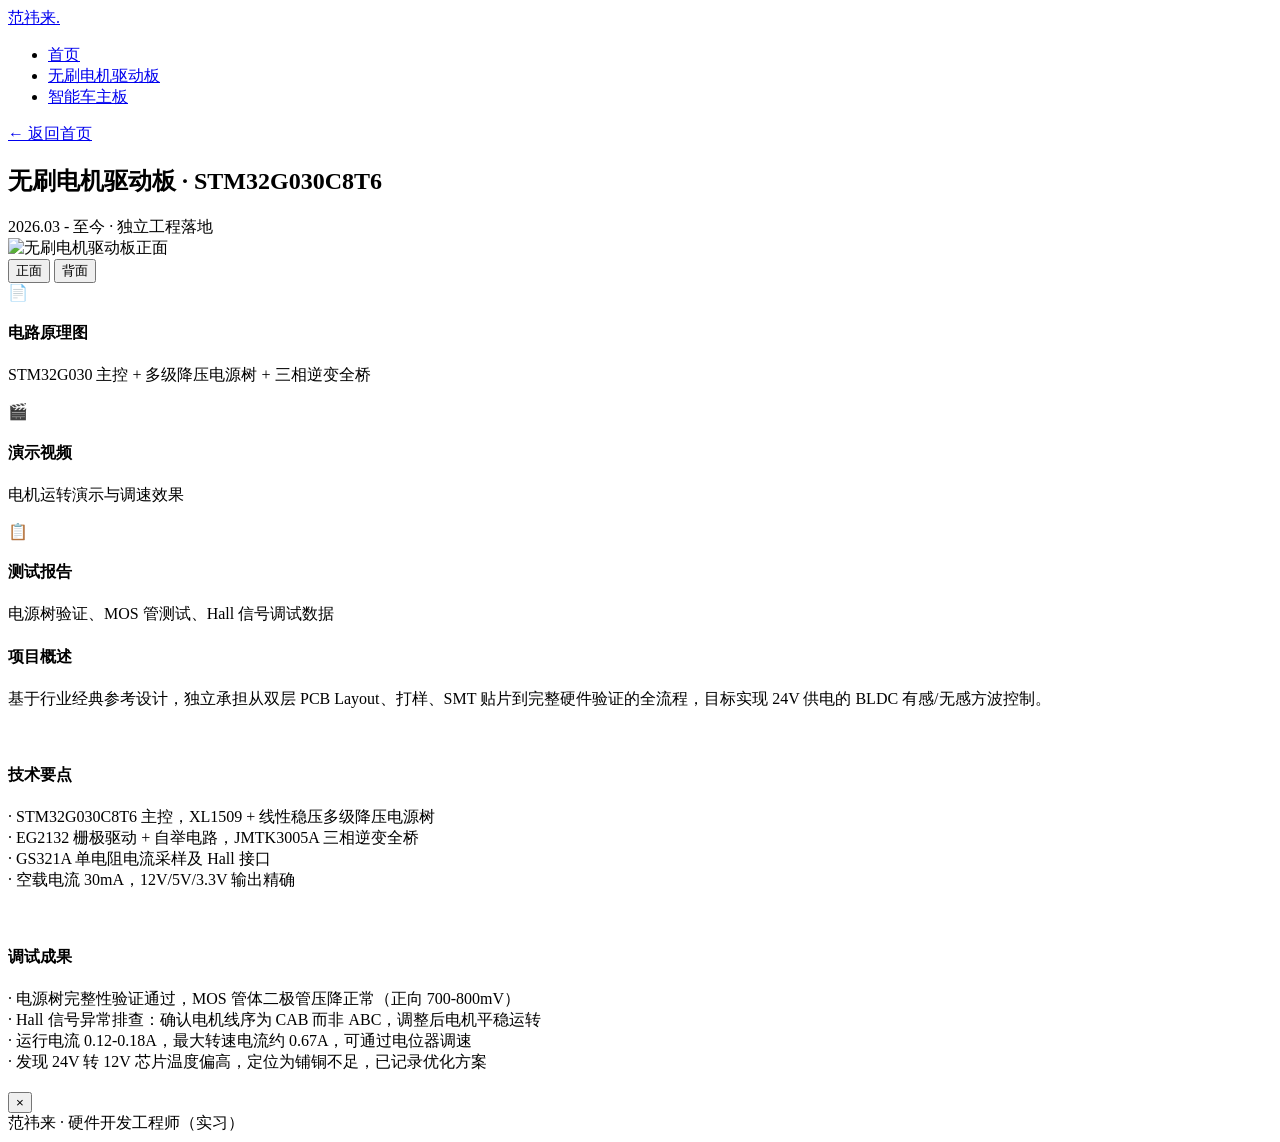
==== project1.html @ fb7569e3 "Add files via upload" ====
<!DOCTYPE html>
<html lang="zh-CN">
<head>
  <meta charset="UTF-8">
  <meta name="viewport" content="width=device-width, initial-scale=1.0">
  <title>无刷电机驱动板 · 范祎来</title>
  <link rel="stylesheet" href="css/style.css">
</head>
<body>
  <!-- Navigation -->
  <nav class="nav">
    <a href="index.html" class="nav-logo">范祎来<span>.</span></a>
    <ul class="nav-links">
      <li><a href="index.html">首页</a></li>
      <li><a href="project1.html" class="active">无刷电机驱动板</a></li>
      <li><a href="project2.html">智能车主板</a></li>
    </ul>
  </nav>

  <div class="container">
    <a href="index.html" class="back-link">← 返回首页</a>

    <div class="detail-header">
      <h2>无刷电机驱动板 · STM32G030C8T6</h2>
      <div class="date">2026.03 - 至今 · 独立工程落地</div>
    </div>

    <div class="detail-content">
      <!-- Left: 3D Image -->
      <div class="detail-image">
        <img src="assets/project1/front.png" alt="无刷电机驱动板正面" id="main-image">
        <div class="image-toggle">
          <button class="active" data-src="assets/project1/front.png">正面</button>
          <button data-src="assets/project1/back.png">背面</button>
        </div>
      </div>

      <!-- Right: Info Cards -->
      <div class="detail-info">
        <div class="info-card" onclick="openModal('pdf', {title: '无刷电机驱动板 · 电路原理图', src: 'assets/project1/schematic.pdf'})">
          <div class="icon blue">&#x1f4c4;</div>
          <div class="text">
            <h4>电路原理图</h4>
            <p>STM32G030 主控 + 多级降压电源树 + 三相逆变全桥</p>
          </div>
        </div>

        <div class="info-card" onclick="openModal('video', {title: '无刷电机驱动板 · 演示视频', src: 'assets/project1/demo.mp4'})">
          <div class="icon yellow">&#x1f3ac;</div>
          <div class="text">
            <h4>演示视频</h4>
            <p>电机运转演示与调速效果</p>
          </div>
        </div>

        <div class="info-card" onclick="loadReport()">
          <div class="icon green">&#x1f4cb;</div>
          <div class="text">
            <h4>测试报告</h4>
            <p>电源树验证、MOS 管测试、Hall 信号调试数据</p>
          </div>
        </div>

        <div class="project-desc">
          <h4>项目概述</h4>
          <p>基于行业经典参考设计，独立承担从双层 PCB Layout、打样、SMT 贴片到完整硬件验证的全流程，目标实现 24V 供电的 BLDC 有感/无感方波控制。</p>
          <br>
          <h4>技术要点</h4>
          <p>· STM32G030C8T6 主控，XL1509 + 线性稳压多级降压电源树<br>
          · EG2132 栅极驱动 + 自举电路，JMTK3005A 三相逆变全桥<br>
          · GS321A 单电阻电流采样及 Hall 接口<br>
          · 空载电流 30mA，12V/5V/3.3V 输出精确</p>
          <br>
          <h4>调试成果</h4>
          <p>· 电源树完整性验证通过，MOS 管体二极管压降正常（正向 700-800mV）<br>
          · Hall 信号异常排查：确认电机线序为 CAB 而非 ABC，调整后电机平稳运转<br>
          · 运行电流 0.12-0.18A，最大转速电流约 0.67A，可通过电位器调速<br>
          · 发现 24V 转 12V 芯片温度偏高，定位为铺铜不足，已记录优化方案</p>
        </div>
      </div>
    </div>
  </div>

  <!-- Modal -->
  <div class="modal-overlay" id="modal-overlay">
    <div class="modal">
      <div class="modal-header">
        <h3></h3>
        <button class="modal-close" onclick="closeModal()">&times;</button>
      </div>
      <div class="modal-body"></div>
    </div>
  </div>

  <footer class="footer">
    范祎来 · 硬件开发工程师（实习）
  </footer>

  <script src="js/main.js"></script>
  <script>
    const reportContent = '<p>BLDC驱动板初版调试与验证报告</p>' +
      '<p>一、 静态阻抗与元器件特性检查</p>' +
      '<p>电源对地阻抗测试： 使用万用表阻抗档（200Ω量程）测量各级电源节点对地阻抗，结果均显示高阻态（超出量程），未发现电源轨对地短路现象。</p>' +
      '<p>功率级 MOSFET 特性验证： *体二极管压降： 正向（S极至D极）导通压降约为 700~800mV；反向截止压降约为 1500~2000mV，符合 MOS 管体二极管标准特性。</p>' +
      '<p>栅极阻抗： 测得 G-S（栅源极）之间等效电阻约为 10kΩ（符合下拉电阻设计预期）；G-D（栅漏极）之间电阻在 15kΩ 至高阻态范围内，绝缘性能正常。</p>' +
      '<p>二、 电源树与静态功耗验证</p>' +
      '<p>静态功耗： 在未接入电机负载、主电源 24V 输入（限流保护设置 1A）的工况下，驱动板系统静态待机电流为 30mA。</p>' +
      '<p>各级电压轨精度测试：</p>' +
      '<p>12V 供电网络输出实测：12.08V</p>' +
      '<p>5V 供电网络输出实测：5.02V</p>' +
      '<p>3.3V（MCU 供电）网络输出实测：3.30V</p>' +
      '<p>栅极驱动（Gate Driver）自举电容输出电压实测：12.0V</p>' +
      '<p>结论： 各路降压及稳压电路（Buck/LDO）工作正常，纹波与静态偏置均在合理允许范围内。</p>' +
      '<p>三、 空载与带载联调测试</p>' +
      '<p>空载信号排查： 初始上电状态下，测量栅极驱动端无 PWM 信号输出（系软件逻辑在无霍尔状态下的保护机制）。</p>' +
      '<p>带载运行与相位线序排查： * 故障现象： 接入电机后初次上电，驱动板无驱动输出。抓取电流特征为瞬间 0.27A 后跌落至 0.04A；指示灯呈现"亮一灭一"的故障代码。系统自检提示"霍尔信号异常"。</p>' +
      '<p>原因定位与解决： 结合软硬件联调与电机规格书比对，发现该型号电机的 Hall U/V/W 信号线序与板载接口的 A/B/C 相位（实际对应 C/A/B）存在错位。调整 U、V 线序后重新上电，系统恢复正常。</p>' +
      '<p>运行指标： 成功驱动电机平稳运转。正常巡航电流约为 0.12A~0.18A；通过板载电位器可实现平滑调速，满负荷最大转速下峰值运行电流约为 0.67A。</p>' +
      '<p>四、 热设计与温升评估</p>' +
      '<p>运行发热监测： 在电机持续运行工况下，对板载核心元器件进行温升摸底。</p>' +
      '<p>改进点分析： 观察到 24V 转 12V 的降压电源芯片（Buck IC）温升较为明显。经回溯检查 PCB Layout 文件，确认为该芯片底部及周边覆铜面积不足导致散热热阻偏高。后续改版需优化此处的覆铜面积并增加散热过孔（Thermal Vias）。</p>';

    function loadReport() {
      openModal('report', {title: '无刷电机驱动板 · 测试报告', content: reportContent});
    }
  </script>
</body>
</html>
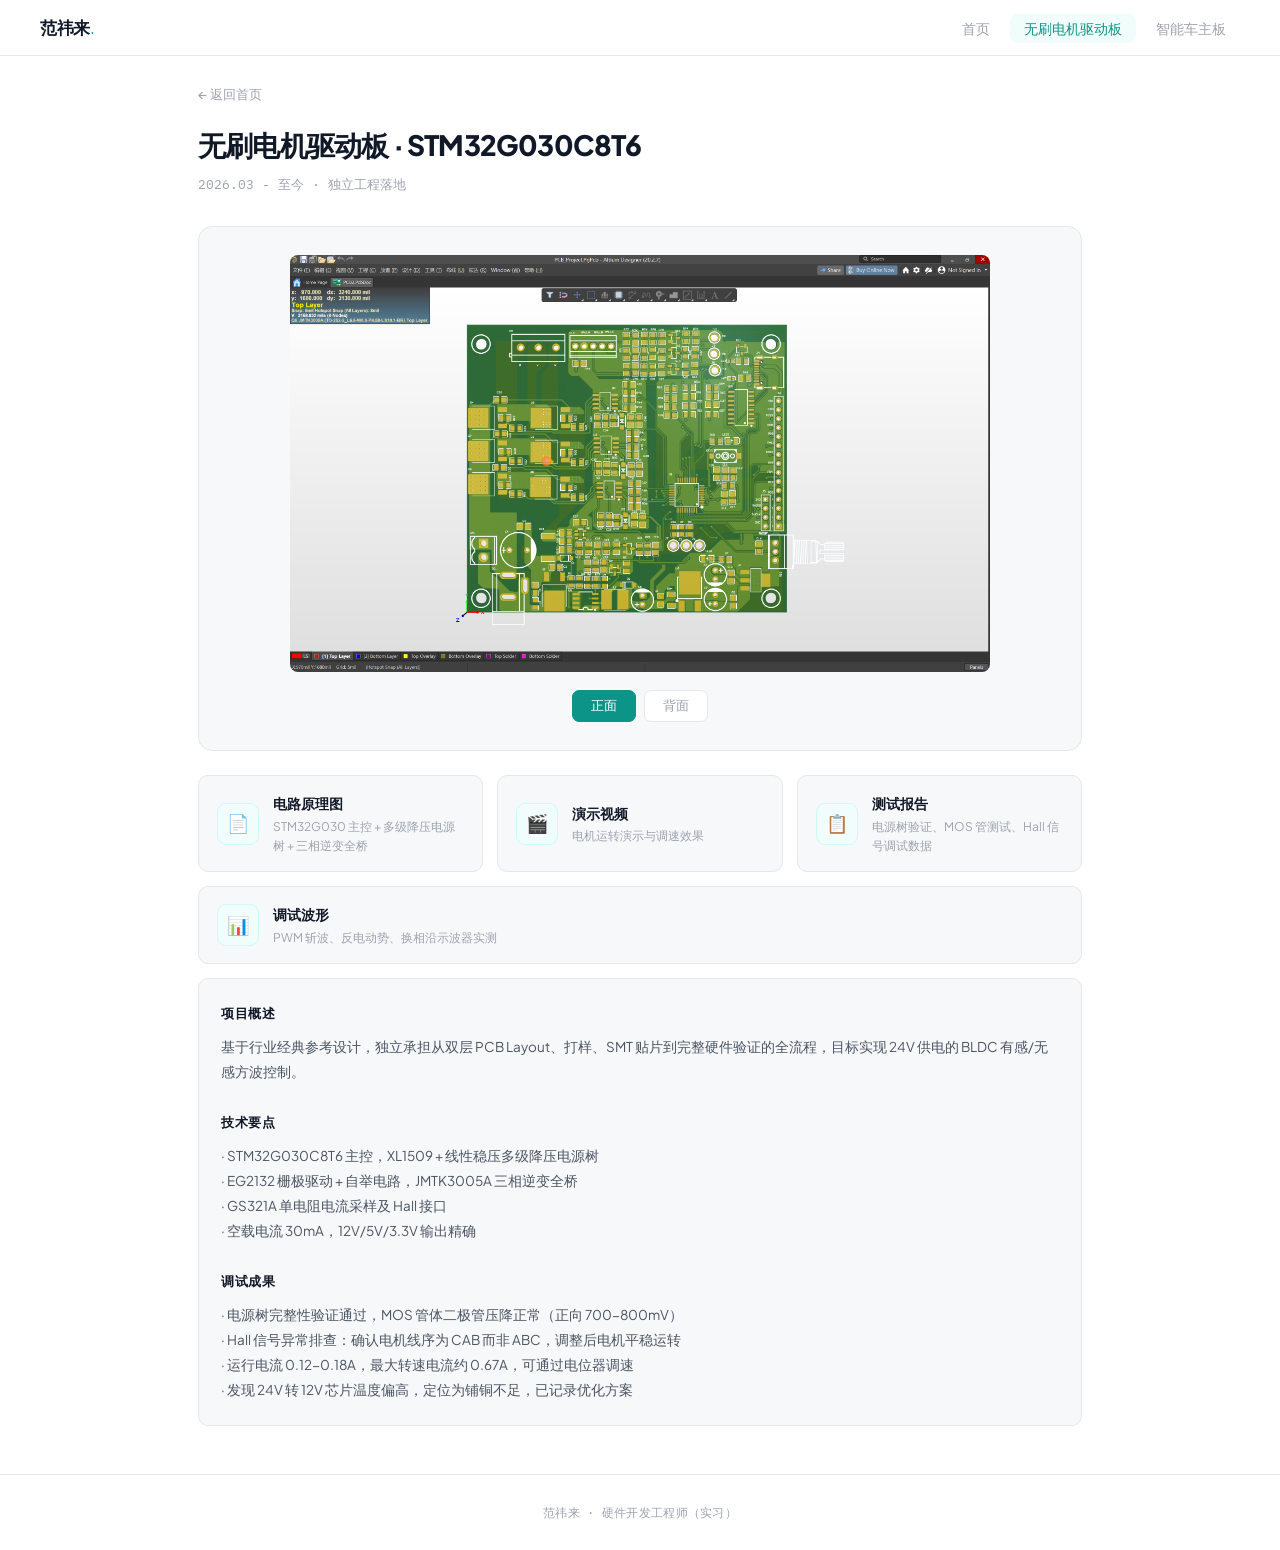
==== commit 172eb9c1: "Add PWM waveform gallery to BLDC driver project page - Added 3 oscilloscope screenshots (chopping, b" ====
--- a/project1.html
+++ b/project1.html
@@ -58,6 +58,14 @@
           <div class="text">
             <h4>测试报告</h4>
             <p>电源树验证、MOS 管测试、Hall 信号调试数据</p>
+          </div>
+        </div>
+
+        <div class="info-card" onclick="loadWaveforms()">
+          <div class="icon purple">&#x1f4ca;</div>
+          <div class="text">
+            <h4>调试波形</h4>
+            <p>PWM 斩波、反电动势、换相沿示波器实测</p>
           </div>
         </div>
 
@@ -123,6 +131,33 @@
     function loadReport() {
       openModal('report', {title: '无刷电机驱动板 · 测试报告', content: reportContent});
     }
+
+    const waveformContent = `
+      <div class="waveform-gallery">
+        <div class="waveform-grid">
+          <div class="waveform-item">
+            <img src="assets/project1/PWM波_正常斩波状态.jpg" alt="PWM 正常斩波状态">
+            <span>PWM 正常斩波状态</span>
+          </div>
+          <div class="waveform-item">
+            <img src="assets/project1/PWM波_反电动势状态.jpg" alt="PWM 反电动势状态">
+            <span>反电动势波形</span>
+          </div>
+          <div class="waveform-item">
+            <img src="assets/project1/PWM波_宏观的换相沿.jpg" alt="PWM 宏观换相沿">
+            <span>宏观换相沿</span>
+          </div>
+        </div>
+        <div class="waveform-video">
+          <h5>PWM 随调速旋钮变化 · 占空比调节演示</h5>
+          <video controls><source src="assets/project1/PWM波随调速旋钮变化占空比改变.mp4" type="video/mp4"></video>
+        </div>
+      </div>
+    `;
+
+    function loadWaveforms() {
+      openModal('report', {title: '无刷电机驱动板 · 调试波形', content: waveformContent});
+    }
   </script>
 </body>
 </html>
--- a/css/style.css
+++ b/css/style.css
@@ -0,0 +1,1428 @@
+/* === Portfolio: 范祎来 — Hardware Engineer === */
+/* Aesthetic: Clean Tech — Professional, crisp, modern */
+
+@import url('https://fonts.googleapis.com/css2?family=Plus+Jakarta+Sans:wght@300;400;500;600;700;800&family=IBM+Plex+Mono:wght@400;500&display=swap');
+
+:root {
+  --bg: #ffffff;
+  --bg-subtle: #f7f8fa;
+  --bg-card: #ffffff;
+  --border: #e5e7eb;
+  --border-light: #f0f1f3;
+
+  --text-primary: #111827;
+  --text-secondary: #4b5563;
+  --text-muted: #9ca3af;
+
+  /* Accent — teal, professional and tech-forward */
+  --accent: #0d9488;
+  --accent-hover: #0f766e;
+  --accent-light: #ccfbf1;
+  --accent-bg: #f0fdfa;
+
+  --shadow-xs: 0 1px 2px rgba(0, 0, 0, 0.04);
+  --shadow-sm: 0 1px 3px rgba(0, 0, 0, 0.06), 0 1px 2px rgba(0, 0, 0, 0.04);
+  --shadow-md: 0 4px 6px -1px rgba(0, 0, 0, 0.06), 0 2px 4px -2px rgba(0, 0, 0, 0.04);
+  --shadow-lg: 0 10px 25px -3px rgba(0, 0, 0, 0.08), 0 4px 6px -4px rgba(0, 0, 0, 0.04);
+  --shadow-xl: 0 20px 40px -4px rgba(0, 0, 0, 0.1);
+
+  --font-sans: 'Plus Jakarta Sans', -apple-system, BlinkMacSystemFont, sans-serif;
+  --font-mono: 'IBM Plex Mono', 'Menlo', monospace;
+
+  --radius: 10px;
+  --radius-lg: 14px;
+}
+
+/* === Base === */
+*, *::before, *::after {
+  margin: 0;
+  padding: 0;
+  box-sizing: border-box;
+}
+
+html {
+  scroll-behavior: smooth;
+}
+
+body {
+  font-family: var(--font-sans);
+  color: var(--text-primary);
+  background: var(--bg);
+  line-height: 1.6;
+  -webkit-font-smoothing: antialiased;
+  -moz-osx-font-smoothing: grayscale;
+}
+
+/* Staggered page load animation */
+@keyframes fadeUp {
+  from {
+    opacity: 0;
+    transform: translateY(20px);
+  }
+  to {
+    opacity: 1;
+    transform: translateY(0);
+  }
+}
+
+.anim-1 { animation: fadeUp 0.5s ease-out 0.05s both; }
+.anim-2 { animation: fadeUp 0.5s ease-out 0.1s both; }
+.anim-3 { animation: fadeUp 0.5s ease-out 0.15s both; }
+.anim-4 { animation: fadeUp 0.5s ease-out 0.2s both; }
+.anim-5 { animation: fadeUp 0.5s ease-out 0.25s both; }
+.anim-6 { animation: fadeUp 0.5s ease-out 0.3s both; }
+.anim-7 { animation: fadeUp 0.5s ease-out 0.35s both; }
+
+.container {
+  max-width: 940px;
+  margin: 0 auto;
+  padding: 0 28px;
+}
+
+/* === Navigation === */
+.nav {
+  display: flex;
+  align-items: center;
+  justify-content: space-between;
+  padding: 0 40px;
+  height: 56px;
+  position: sticky;
+  top: 0;
+  z-index: 100;
+  background: rgba(255, 255, 255, 0.92);
+  backdrop-filter: blur(12px) saturate(1.5);
+  border-bottom: 1px solid var(--border);
+}
+
+.nav-logo {
+  font-size: 17px;
+  font-weight: 800;
+  color: var(--text-primary);
+  text-decoration: none;
+  letter-spacing: -0.5px;
+}
+
+.nav-logo span {
+  color: var(--accent);
+  font-weight: 400;
+}
+
+.nav-links {
+  display: flex;
+  gap: 6px;
+  list-style: none;
+}
+
+.nav-links a {
+  text-decoration: none;
+  color: var(--text-muted);
+  font-size: 13.5px;
+  font-weight: 500;
+  padding: 6px 14px;
+  border-radius: 8px;
+  transition: all 0.2s;
+}
+
+.nav-links a:hover {
+  color: var(--text-primary);
+  background: var(--bg-subtle);
+}
+
+.nav-links a.active {
+  color: var(--accent);
+  background: var(--accent-bg);
+}
+
+/* === Hero === */
+.hero {
+  background: var(--bg-subtle);
+  padding: 52px 40px;
+  border-radius: var(--radius-lg);
+  text-align: center;
+  margin: 32px 0;
+  position: relative;
+  border: 1px solid var(--border);
+}
+
+.hero-content {
+  position: relative;
+  z-index: 1;
+}
+
+.hero h1 {
+  font-size: 38px;
+  font-weight: 800;
+  color: var(--text-primary);
+  letter-spacing: -1.5px;
+  margin-bottom: 6px;
+  line-height: 1.1;
+}
+
+.hero .subtitle {
+  font-size: 14px;
+  font-weight: 600;
+  color: var(--accent);
+  letter-spacing: 2px;
+  text-transform: uppercase;
+  margin-bottom: 16px;
+}
+
+.hero .description {
+  font-size: 15px;
+  color: var(--text-secondary);
+  max-width: 500px;
+  margin: 0 auto 20px;
+  line-height: 1.7;
+}
+
+.hero .contact {
+  font-family: var(--font-mono);
+  font-size: 12.5px;
+  color: var(--text-muted);
+  display: flex;
+  justify-content: center;
+  gap: 24px;
+}
+
+.hero .contact span {
+  display: flex;
+  align-items: center;
+  gap: 6px;
+}
+
+.hero .contact span::before {
+  content: '';
+  display: inline-block;
+  width: 5px;
+  height: 5px;
+  background: var(--accent);
+  border-radius: 50%;
+}
+
+.hero .meta {
+  font-family: var(--font-mono);
+  font-size: 12px;
+  color: var(--text-muted);
+  display: flex;
+  justify-content: center;
+  gap: 0;
+  margin-top: 16px;
+  padding-top: 16px;
+  border-top: 1px solid var(--border);
+}
+
+.hero .meta span {
+  padding: 0 14px;
+  position: relative;
+}
+
+.hero .meta span + span::before {
+  content: '';
+  position: absolute;
+  left: 0;
+  top: 50%;
+  transform: translateY(-50%);
+  width: 3px;
+  height: 3px;
+  background: var(--text-muted);
+  border-radius: 50%;
+}
+
+/* === Skills === */
+.skills {
+  display: flex;
+  flex-wrap: wrap;
+  justify-content: center;
+  gap: 8px;
+  margin: 0 0 44px;
+}
+
+.skill-tag {
+  background: var(--bg-subtle);
+  color: var(--text-secondary);
+  padding: 5px 14px;
+  border-radius: 6px;
+  font-size: 12.5px;
+  font-weight: 500;
+  border: 1px solid var(--border);
+  transition: all 0.2s;
+}
+
+.skill-tag:hover {
+  border-color: var(--accent);
+  color: var(--accent);
+  background: var(--accent-bg);
+}
+
+/* === Section === */
+.section {
+  margin-bottom: 52px;
+}
+
+.section-title {
+  font-size: 12px;
+  font-weight: 700;
+  color: var(--accent);
+  letter-spacing: 3px;
+  text-transform: uppercase;
+  margin-bottom: 22px;
+  padding-bottom: 14px;
+  border-bottom: 2px solid var(--text-primary);
+}
+
+/* === Project Cards === */
+.projects {
+  display: flex;
+  gap: 18px;
+  margin-bottom: 48px;
+}
+
+.project-card {
+  flex: 1;
+  border: 1px solid var(--border);
+  border-radius: var(--radius-lg);
+  overflow: hidden;
+  transition: all 0.3s cubic-bezier(0.4, 0, 0.2, 1);
+  text-decoration: none;
+  color: inherit;
+  display: block;
+  background: var(--bg-card);
+}
+
+.project-card:hover {
+  box-shadow: var(--shadow-lg);
+  transform: translateY(-4px);
+  border-color: transparent;
+}
+
+.project-card .card-image {
+  background: var(--bg-subtle);
+  height: 180px;
+  display: flex;
+  align-items: center;
+  justify-content: center;
+  overflow: hidden;
+  border-bottom: 1px solid var(--border-light);
+}
+
+.project-card .card-image img {
+  max-width: 90%;
+  max-height: 85%;
+  object-fit: contain;
+  transition: transform 0.4s cubic-bezier(0.4, 0, 0.2, 1);
+}
+
+.project-card:hover .card-image img {
+  transform: scale(1.04);
+}
+
+.project-card .card-body {
+  padding: 20px 22px;
+}
+
+.project-card .card-body h3 {
+  font-size: 15.5px;
+  font-weight: 700;
+  margin-bottom: 4px;
+  color: var(--text-primary);
+  letter-spacing: -0.3px;
+}
+
+.project-card .card-body .date {
+  font-family: var(--font-mono);
+  font-size: 11.5px;
+  color: var(--text-muted);
+  margin-bottom: 10px;
+}
+
+.project-card .card-body p {
+  font-size: 13px;
+  color: var(--text-secondary);
+  margin-bottom: 14px;
+  line-height: 1.65;
+}
+
+.project-card .card-body .link {
+  font-size: 12.5px;
+  color: var(--accent);
+  font-weight: 600;
+}
+
+/* Featured */
+.project-card.featured {
+  flex: 1.35;
+  position: relative;
+  border-color: var(--accent);
+  border-width: 1.5px;
+}
+
+.project-card.featured:hover {
+  border-color: var(--accent-hover);
+  box-shadow: var(--shadow-xl);
+}
+
+.project-card.featured .card-image {
+  height: 220px;
+}
+
+.card-badge {
+  position: absolute;
+  top: 14px;
+  right: 14px;
+  background: var(--accent);
+  color: #ffffff;
+  font-size: 11px;
+  font-weight: 700;
+  padding: 4px 12px;
+  border-radius: 6px;
+  z-index: 1;
+  letter-spacing: 0.8px;
+  text-transform: uppercase;
+}
+
+/* === Timeline (Education) === */
+.timeline {
+  position: relative;
+  padding-left: 28px;
+}
+
+.timeline::before {
+  content: '';
+  position: absolute;
+  left: 7px;
+  top: 8px;
+  bottom: 8px;
+  width: 1.5px;
+  background: var(--border);
+}
+
+.timeline-item {
+  position: relative;
+  margin-bottom: 18px;
+}
+
+.timeline-item:last-child {
+  margin-bottom: 0;
+}
+
+.timeline-dot {
+  position: absolute;
+  left: -24px;
+  top: 8px;
+  width: 10px;
+  height: 10px;
+  border-radius: 50%;
+  background: var(--accent);
+  border: 2.5px solid var(--bg);
+  box-shadow: 0 0 0 1.5px var(--accent);
+}
+
+.timeline-content {
+  background: var(--bg-subtle);
+  border-radius: var(--radius);
+  padding: 16px 20px;
+  border: 1px solid var(--border);
+  transition: all 0.2s;
+}
+
+.timeline-content:hover {
+  box-shadow: var(--shadow-xs);
+  border-color: var(--accent);
+}
+
+.timeline-header {
+  display: flex;
+  align-items: center;
+  justify-content: space-between;
+  margin-bottom: 2px;
+}
+
+.timeline-header h3 {
+  font-size: 15px;
+  font-weight: 700;
+  color: var(--text-primary);
+}
+
+.timeline-date {
+  font-family: var(--font-mono);
+  font-size: 11.5px;
+  color: var(--text-muted);
+}
+
+.timeline-sub {
+  font-size: 13.5px;
+  color: var(--text-secondary);
+}
+
+/* === Experience === */
+.experience-card {
+  background: var(--bg-subtle);
+  border-radius: var(--radius-lg);
+  padding: 24px;
+  border: 1px solid var(--border);
+}
+
+.exp-header {
+  display: flex;
+  align-items: flex-start;
+  justify-content: space-between;
+  margin-bottom: 18px;
+  padding-bottom: 16px;
+  border-bottom: 1px solid var(--border);
+}
+
+.exp-header h3 {
+  font-size: 15.5px;
+  font-weight: 700;
+  color: var(--text-primary);
+  margin-bottom: 2px;
+}
+
+.exp-role {
+  font-size: 13px;
+  color: var(--accent);
+  font-weight: 600;
+}
+
+.exp-date {
+  font-family: var(--font-mono);
+  font-size: 11.5px;
+  color: var(--text-muted);
+  white-space: nowrap;
+}
+
+.exp-list {
+  list-style: none;
+  padding: 0;
+}
+
+.exp-list li {
+  position: relative;
+  padding-left: 18px;
+  margin-bottom: 12px;
+  font-size: 13.5px;
+  color: var(--text-secondary);
+  line-height: 1.7;
+}
+
+.exp-list li::before {
+  content: '';
+  position: absolute;
+  left: 0;
+  top: 8px;
+  width: 6px;
+  height: 6px;
+  border-radius: 2px;
+  background: var(--accent);
+}
+
+.exp-list li:last-child {
+  margin-bottom: 0;
+}
+
+.exp-list li strong {
+  color: var(--text-primary);
+  font-weight: 600;
+}
+
+/* === Skills Grid === */
+.skills-grid {
+  display: grid;
+  grid-template-columns: repeat(2, 1fr);
+  gap: 14px;
+}
+
+.skill-category {
+  background: var(--bg-subtle);
+  border-radius: var(--radius);
+  padding: 20px;
+  border: 1px solid var(--border);
+  transition: all 0.25s;
+}
+
+.skill-category:hover {
+  box-shadow: var(--shadow-md);
+  border-color: var(--accent);
+  transform: translateY(-2px);
+}
+
+.skill-cat-icon {
+  width: 36px;
+  height: 36px;
+  border-radius: 8px;
+  display: flex;
+  align-items: center;
+  justify-content: center;
+  font-size: 16px;
+  margin-bottom: 14px;
+  background: var(--accent-bg);
+  border: 1px solid var(--accent-light);
+}
+
+.skill-category h4 {
+  font-size: 14px;
+  font-weight: 700;
+  color: var(--text-primary);
+  margin-bottom: 6px;
+}
+
+.skill-category p {
+  font-size: 12.5px;
+  color: var(--text-secondary);
+  line-height: 1.65;
+}
+
+/* === Honors === */
+.honors-list {
+  display: flex;
+  flex-direction: column;
+  gap: 10px;
+}
+
+.honor-item {
+  display: flex;
+  align-items: flex-start;
+  gap: 14px;
+  background: var(--bg-subtle);
+  border-radius: var(--radius);
+  padding: 16px 20px;
+  border: 1px solid var(--border);
+  transition: all 0.2s;
+}
+
+.honor-item:hover {
+  border-color: var(--accent);
+  box-shadow: var(--shadow-xs);
+}
+
+.honor-icon {
+  font-size: 20px;
+  flex-shrink: 0;
+  margin-top: 1px;
+}
+
+.honor-item h4 {
+  font-size: 14px;
+  font-weight: 600;
+  color: var(--text-primary);
+  margin-bottom: 2px;
+}
+
+.honor-item p {
+  font-size: 12.5px;
+  color: var(--text-secondary);
+}
+
+/* Clickable honor items */
+.honor-clickable {
+  cursor: pointer;
+  transition: all 0.25s;
+}
+
+.honor-clickable:hover {
+  border-color: var(--accent);
+  box-shadow: var(--shadow-md);
+  transform: translateY(-2px);
+}
+
+.honor-clickable .honor-body {
+  flex: 1;
+}
+
+.honor-clickable .honor-arrow {
+  color: var(--text-muted);
+  font-size: 14px;
+  font-weight: 600;
+  transition: all 0.2s;
+  flex-shrink: 0;
+  margin-top: 2px;
+}
+
+.honor-clickable:hover .honor-arrow {
+  color: var(--accent);
+  transform: translateX(3px);
+}
+
+/* Competition detail modal content */
+.competition-detail {
+  line-height: 1.85;
+}
+
+/* Competition certificate image */
+.competition-detail .comp-cert {
+  margin-bottom: 24px;
+  text-align: center;
+}
+
+.competition-detail .comp-cert img {
+  max-width: 360px;
+  width: 100%;
+  border-radius: var(--radius);
+  border: 1px solid var(--border);
+  box-shadow: var(--shadow-md);
+}
+
+.competition-detail .comp-header {
+  margin-bottom: 24px;
+  padding-bottom: 18px;
+  border-bottom: 1px solid var(--border);
+}
+
+.competition-detail .comp-header h4 {
+  font-size: 13px;
+  font-weight: 700;
+  color: var(--accent);
+  letter-spacing: 0.5px;
+  text-transform: uppercase;
+  margin-bottom: 10px;
+}
+
+.competition-detail .comp-header p {
+  font-size: 13.5px;
+  color: var(--text-secondary);
+  line-height: 1.85;
+}
+
+.competition-detail .comp-stages {
+  display: flex;
+  flex-direction: column;
+  gap: 12px;
+}
+
+.competition-detail .comp-stage {
+  background: var(--bg-subtle);
+  border: 1px solid var(--border);
+  border-radius: var(--radius);
+  padding: 18px 20px;
+  display: flex;
+  align-items: flex-start;
+  gap: 16px;
+  transition: all 0.2s;
+}
+
+.competition-detail .comp-stage:hover {
+  border-color: var(--accent);
+  box-shadow: var(--shadow-xs);
+}
+
+.competition-detail .stage-num {
+  width: 34px;
+  height: 34px;
+  border-radius: 8px;
+  display: flex;
+  align-items: center;
+  justify-content: center;
+  font-size: 14px;
+  font-weight: 800;
+  color: #ffffff;
+  flex-shrink: 0;
+  margin-top: 1px;
+}
+
+.competition-detail .stage-num.s1 { background: #0d9488; }
+.competition-detail .stage-num.s2 { background: #6366f1; }
+.competition-detail .stage-num.s3 { background: #d97706; }
+.competition-detail .stage-num.s4 { background: #dc2626; }
+
+.competition-detail .stage-body h5 {
+  font-size: 14px;
+  font-weight: 700;
+  color: var(--text-primary);
+  margin-bottom: 4px;
+}
+
+.competition-detail .stage-body p {
+  font-size: 13px;
+  color: var(--text-secondary);
+  line-height: 1.7;
+}
+
+.competition-detail .comp-specs {
+  display: flex;
+  flex-wrap: wrap;
+  gap: 6px;
+  margin-top: 8px;
+}
+
+.competition-detail .comp-specs .spec-tag {
+  background: var(--accent-bg);
+  color: var(--accent-hover);
+  border: 1px solid var(--accent-light);
+  padding: 3px 10px;
+  border-radius: 5px;
+  font-size: 11.5px;
+  font-weight: 600;
+  font-family: var(--font-mono);
+}
+
+.competition-detail .comp-result {
+  margin-top: 20px;
+  padding: 16px 20px;
+  background: var(--accent-bg);
+  border: 1px solid var(--accent-light);
+  border-radius: var(--radius);
+}
+
+.competition-detail .comp-result p {
+  font-size: 13px;
+  color: var(--accent-hover);
+  font-weight: 600;
+  line-height: 1.7;
+}
+
+/* Competition publication card */
+.competition-detail .comp-pub {
+  margin-top: 14px;
+  display: flex;
+  align-items: center;
+  gap: 14px;
+  padding: 16px 20px;
+  background: var(--bg-subtle);
+  border: 1px solid var(--border);
+  border-radius: var(--radius);
+  cursor: pointer;
+  transition: all 0.25s;
+}
+
+.competition-detail .comp-pub:hover {
+  border-color: var(--accent);
+  box-shadow: var(--shadow-md);
+  transform: translateY(-2px);
+}
+
+.competition-detail .comp-pub-icon {
+  width: 40px;
+  height: 40px;
+  border-radius: 8px;
+  display: flex;
+  align-items: center;
+  justify-content: center;
+  font-size: 18px;
+  background: var(--accent-bg);
+  border: 1px solid var(--accent-light);
+  flex-shrink: 0;
+}
+
+.competition-detail .comp-pub-info {
+  flex: 1;
+}
+
+.competition-detail .comp-pub-info h5 {
+  font-size: 14px;
+  font-weight: 700;
+  color: var(--text-primary);
+  margin-bottom: 2px;
+}
+
+.competition-detail .comp-pub-info p {
+  font-size: 13px;
+  color: var(--text-secondary);
+  line-height: 1.6;
+}
+
+.competition-detail .comp-pub-info span {
+  font-family: var(--font-mono);
+  font-size: 11.5px;
+  color: var(--text-muted);
+}
+
+.competition-detail .comp-pub-arrow {
+  color: var(--text-muted);
+  font-size: 14px;
+  font-weight: 600;
+  transition: all 0.2s;
+  flex-shrink: 0;
+}
+
+.competition-detail .comp-pub:hover .comp-pub-arrow {
+  color: var(--accent);
+  transform: translateX(3px);
+}
+
+/* === Self Assessment === */
+.self-cards {
+  display: flex;
+  flex-direction: column;
+  gap: 16px;
+}
+
+.self-card {
+  background: var(--bg-subtle);
+  border: 1px solid var(--border);
+  border-radius: var(--radius-lg);
+  padding: 24px 28px;
+  position: relative;
+  transition: all 0.25s;
+  overflow: hidden;
+}
+
+.self-card::before {
+  content: '';
+  position: absolute;
+  left: 0;
+  top: 0;
+  bottom: 0;
+  width: 4px;
+  border-radius: 4px 0 0 4px;
+}
+
+.self-card--eng::before { background: var(--accent); }
+.self-card--ai::before { background: #d97706; }
+.self-card--creative::before { background: #8b5cf6; }
+
+.self-card:hover {
+  box-shadow: var(--shadow-md);
+  transform: translateY(-2px);
+}
+
+.self-card--eng:hover { border-color: var(--accent); }
+.self-card--ai:hover { border-color: #d97706; }
+.self-card--creative:hover { border-color: #8b5cf6; }
+
+.self-card-head {
+  display: flex;
+  align-items: center;
+  gap: 12px;
+  margin-bottom: 14px;
+}
+
+.self-card-icon {
+  width: 36px;
+  height: 36px;
+  border-radius: 8px;
+  display: flex;
+  align-items: center;
+  justify-content: center;
+  font-size: 16px;
+  border: 1px solid;
+}
+
+.self-card-icon.green {
+  background: #ecfdf5;
+  border-color: #a7f3d0;
+}
+
+.self-card-icon.orange {
+  background: #fffbeb;
+  border-color: #fde68a;
+}
+
+.self-card-icon.purple {
+  background: #f5f3ff;
+  border-color: #ddd6fe;
+}
+
+.self-card-head h4 {
+  font-size: 15px;
+  font-weight: 700;
+  color: var(--text-primary);
+}
+
+.self-card p {
+  font-size: 13.5px;
+  color: var(--text-secondary);
+  line-height: 1.9;
+}
+
+.self-card-tag {
+  margin-top: 14px;
+  display: inline-block;
+  padding: 6px 14px;
+  background: var(--accent-bg);
+  border: 1px solid var(--accent-light);
+  border-radius: 6px;
+  font-size: 12.5px;
+  font-weight: 600;
+  color: var(--accent-hover);
+}
+
+/* === Detail Page === */
+.back-link {
+  display: inline-flex;
+  align-items: center;
+  gap: 6px;
+  margin: 28px 0 18px;
+  font-size: 13px;
+  font-weight: 500;
+  color: var(--text-muted);
+  text-decoration: none;
+  transition: color 0.2s;
+}
+
+.back-link:hover {
+  color: var(--accent);
+}
+
+.detail-header h2 {
+  font-size: 28px;
+  font-weight: 800;
+  margin-bottom: 6px;
+  color: var(--text-primary);
+  letter-spacing: -0.8px;
+}
+
+.detail-header .date {
+  font-family: var(--font-mono);
+  font-size: 12.5px;
+  color: var(--text-muted);
+  margin-bottom: 32px;
+}
+
+.detail-content {
+  margin-bottom: 48px;
+}
+
+.detail-image {
+  background: var(--bg-subtle);
+  border: 1px solid var(--border);
+  border-radius: var(--radius-lg);
+  padding: 28px;
+  display: flex;
+  flex-direction: column;
+  align-items: center;
+  justify-content: center;
+  margin-bottom: 24px;
+}
+
+.detail-image img {
+  width: 100%;
+  max-width: 700px;
+  height: auto;
+  object-fit: contain;
+  border-radius: 8px;
+}
+
+.image-toggle {
+  display: flex;
+  gap: 8px;
+  margin-top: 18px;
+}
+
+.image-toggle button {
+  padding: 6px 18px;
+  border: 1px solid var(--border);
+  background: var(--bg-card);
+  border-radius: 7px;
+  cursor: pointer;
+  font-size: 12.5px;
+  font-weight: 500;
+  color: var(--text-muted);
+  transition: all 0.2s;
+  font-family: var(--font-sans);
+}
+
+.image-toggle button:hover {
+  border-color: var(--accent);
+  color: var(--accent);
+}
+
+.image-toggle button.active {
+  background: var(--accent);
+  color: #ffffff;
+  border-color: var(--accent);
+}
+
+.detail-info {
+  display: flex;
+  flex-wrap: wrap;
+  gap: 14px;
+}
+
+.detail-info .info-card {
+  flex: 1 1 280px;
+}
+
+.detail-info .project-desc {
+  flex: 1 1 100%;
+}
+
+.info-card {
+  border: 1px solid var(--border);
+  border-radius: var(--radius);
+  padding: 16px 18px;
+  cursor: pointer;
+  transition: all 0.25s;
+  display: flex;
+  align-items: center;
+  gap: 14px;
+  background: var(--bg-subtle);
+}
+
+.info-card:hover {
+  box-shadow: var(--shadow-md);
+  border-color: var(--accent);
+  transform: translateY(-2px);
+}
+
+.info-card .icon {
+  width: 42px;
+  height: 42px;
+  border-radius: 9px;
+  display: flex;
+  align-items: center;
+  justify-content: center;
+  font-size: 18px;
+  flex-shrink: 0;
+  background: var(--accent-bg);
+  border: 1px solid var(--accent-light);
+}
+
+.info-card .text h4 {
+  font-size: 14px;
+  font-weight: 600;
+  margin-bottom: 2px;
+  color: var(--text-primary);
+}
+
+.info-card .text p {
+  font-size: 12px;
+  color: var(--text-muted);
+}
+
+.project-desc {
+  background: var(--bg-subtle);
+  border-radius: var(--radius);
+  padding: 22px;
+  font-size: 13.5px;
+  color: var(--text-secondary);
+  line-height: 1.85;
+  border: 1px solid var(--border);
+}
+
+.project-desc h4 {
+  color: var(--text-primary);
+  font-weight: 700;
+  margin-bottom: 10px;
+  font-size: 13px;
+  letter-spacing: 0.5px;
+  text-transform: uppercase;
+}
+
+/* === Modal === */
+.modal-overlay {
+  display: none;
+  position: fixed;
+  top: 0;
+  left: 0;
+  width: 100%;
+  height: 100%;
+  background: rgba(17, 24, 39, 0.4);
+  z-index: 1000;
+  align-items: center;
+  justify-content: center;
+  backdrop-filter: blur(6px);
+}
+
+.modal-overlay.active {
+  display: flex;
+}
+
+.modal {
+  background: var(--bg-card);
+  border-radius: var(--radius-lg);
+  max-width: 900px;
+  max-height: 85vh;
+  width: 90%;
+  overflow: auto;
+  position: relative;
+  box-shadow: var(--shadow-xl);
+  border: 1px solid var(--border);
+}
+
+.modal-header {
+  display: flex;
+  align-items: center;
+  justify-content: space-between;
+  padding: 16px 24px;
+  border-bottom: 1px solid var(--border);
+  position: sticky;
+  top: 0;
+  background: var(--bg-card);
+  z-index: 1;
+}
+
+.modal-header h3 {
+  font-size: 14.5px;
+  font-weight: 600;
+  color: var(--text-primary);
+}
+
+.modal-close {
+  width: 28px;
+  height: 28px;
+  border: 1px solid var(--border);
+  background: var(--bg-subtle);
+  border-radius: 6px;
+  cursor: pointer;
+  font-size: 15px;
+  color: var(--text-muted);
+  display: flex;
+  align-items: center;
+  justify-content: center;
+  transition: all 0.15s;
+}
+
+.modal-close:hover {
+  background: var(--border);
+  color: var(--text-primary);
+}
+
+.modal-body {
+  padding: 24px;
+}
+
+.modal-body iframe {
+  width: 100%;
+  height: 70vh;
+  border: none;
+}
+
+.modal-body video {
+  width: 100%;
+  max-height: 70vh;
+  border-radius: var(--radius);
+}
+
+.modal-body .report-content {
+  font-size: 13.5px;
+  line-height: 1.85;
+  color: var(--text-secondary);
+}
+
+.modal-body .report-content p {
+  margin-bottom: 10px;
+}
+
+/* Modal image display */
+.modal-image-wrap {
+  display: flex;
+  flex-direction: column;
+  align-items: center;
+}
+
+.modal-image-wrap img {
+  max-width: 100%;
+  max-height: 65vh;
+  object-fit: contain;
+  border-radius: var(--radius);
+  border: 1px solid var(--border);
+}
+
+.modal-image-desc {
+  margin-top: 16px;
+  font-size: 13px;
+  color: var(--text-secondary);
+  line-height: 1.8;
+  text-align: center;
+  max-width: 560px;
+}
+
+/* Education detail fields */
+.edu-detail {
+  display: flex;
+  gap: 20px;
+  margin-top: 10px;
+  padding-top: 10px;
+  border-top: 1px solid var(--border-light);
+}
+
+.edu-field {
+  display: flex;
+  align-items: center;
+  gap: 6px;
+}
+
+.edu-label {
+  font-size: 11px;
+  font-weight: 600;
+  color: var(--text-muted);
+  letter-spacing: 0.3px;
+}
+
+.edu-val {
+  font-size: 13px;
+  font-weight: 500;
+  color: var(--text-primary);
+}
+
+.edu-val.edu-highlight {
+  color: var(--accent);
+  font-weight: 700;
+}
+
+.edu-val.edu-link {
+  color: var(--accent);
+  cursor: pointer;
+  transition: all 0.2s;
+  text-decoration: underline;
+  text-decoration-color: transparent;
+  text-underline-offset: 3px;
+}
+
+.edu-val.edu-link:hover {
+  text-decoration-color: var(--accent);
+  color: var(--accent-hover);
+}
+
+/* Education action link */
+.edu-action {
+  display: inline-flex;
+  align-items: center;
+  gap: 4px;
+  margin-top: 8px;
+  font-size: 12.5px;
+  font-weight: 600;
+  color: var(--accent);
+  cursor: pointer;
+  transition: all 0.2s;
+  background: none;
+  border: none;
+  padding: 0;
+  font-family: var(--font-sans);
+}
+
+.edu-action:hover {
+  color: var(--accent-hover);
+  transform: translateX(2px);
+}
+
+/* === Waveform Gallery === */
+.waveform-gallery {
+  display: flex;
+  flex-direction: column;
+  gap: 20px;
+}
+
+.waveform-grid {
+  display: grid;
+  grid-template-columns: repeat(3, 1fr);
+  gap: 14px;
+}
+
+.waveform-item {
+  display: flex;
+  flex-direction: column;
+  gap: 8px;
+}
+
+.waveform-item img {
+  width: 100%;
+  border-radius: var(--radius);
+  border: 1px solid var(--border);
+  cursor: pointer;
+  transition: all 0.2s;
+}
+
+.waveform-item img:hover {
+  box-shadow: var(--shadow-md);
+  transform: scale(1.02);
+}
+
+.waveform-item span {
+  font-size: 12px;
+  font-weight: 600;
+  color: var(--text-secondary);
+  text-align: center;
+}
+
+.waveform-video {
+  border-top: 1px solid var(--border);
+  padding-top: 18px;
+}
+
+.waveform-video h5 {
+  font-size: 13px;
+  font-weight: 700;
+  color: var(--text-primary);
+  margin-bottom: 12px;
+  letter-spacing: 0.3px;
+}
+
+.waveform-video video {
+  width: 100%;
+  border-radius: var(--radius);
+}
+
+/* === Footer === */
+.footer {
+  text-align: center;
+  padding: 28px;
+  color: var(--text-muted);
+  font-size: 12px;
+  border-top: 1px solid var(--border);
+  margin-top: 48px;
+  font-family: var(--font-mono);
+  letter-spacing: 0.3px;
+}
+
+/* === Responsive === */
+@media (max-width: 768px) {
+  .nav {
+    padding: 0 20px;
+  }
+
+  .nav-links {
+    gap: 2px;
+  }
+
+  .nav-links a {
+    font-size: 12.5px;
+    padding: 5px 10px;
+  }
+
+  .hero {
+    padding: 36px 24px;
+    margin: 24px 0;
+  }
+
+  .hero h1 {
+    font-size: 28px;
+  }
+
+  .hero .subtitle {
+    font-size: 12px;
+    letter-spacing: 1.5px;
+  }
+
+  .hero .contact {
+    flex-direction: column;
+    gap: 8px;
+  }
+
+  .projects {
+    flex-direction: column;
+  }
+
+  .project-card.featured {
+    flex: 1;
+  }
+
+  .detail-image {
+    padding: 18px;
+  }
+
+  .detail-header h2 {
+    font-size: 22px;
+  }
+
+  .timeline-header {
+    flex-direction: column;
+    align-items: flex-start;
+  }
+
+  .timeline-date {
+    margin-top: 2px;
+  }
+
+  .exp-header {
+    flex-direction: column;
+  }
+
+  .exp-date {
+    margin-top: 4px;
+  }
+
+  .skills-grid {
+    grid-template-columns: 1fr;
+  }
+}
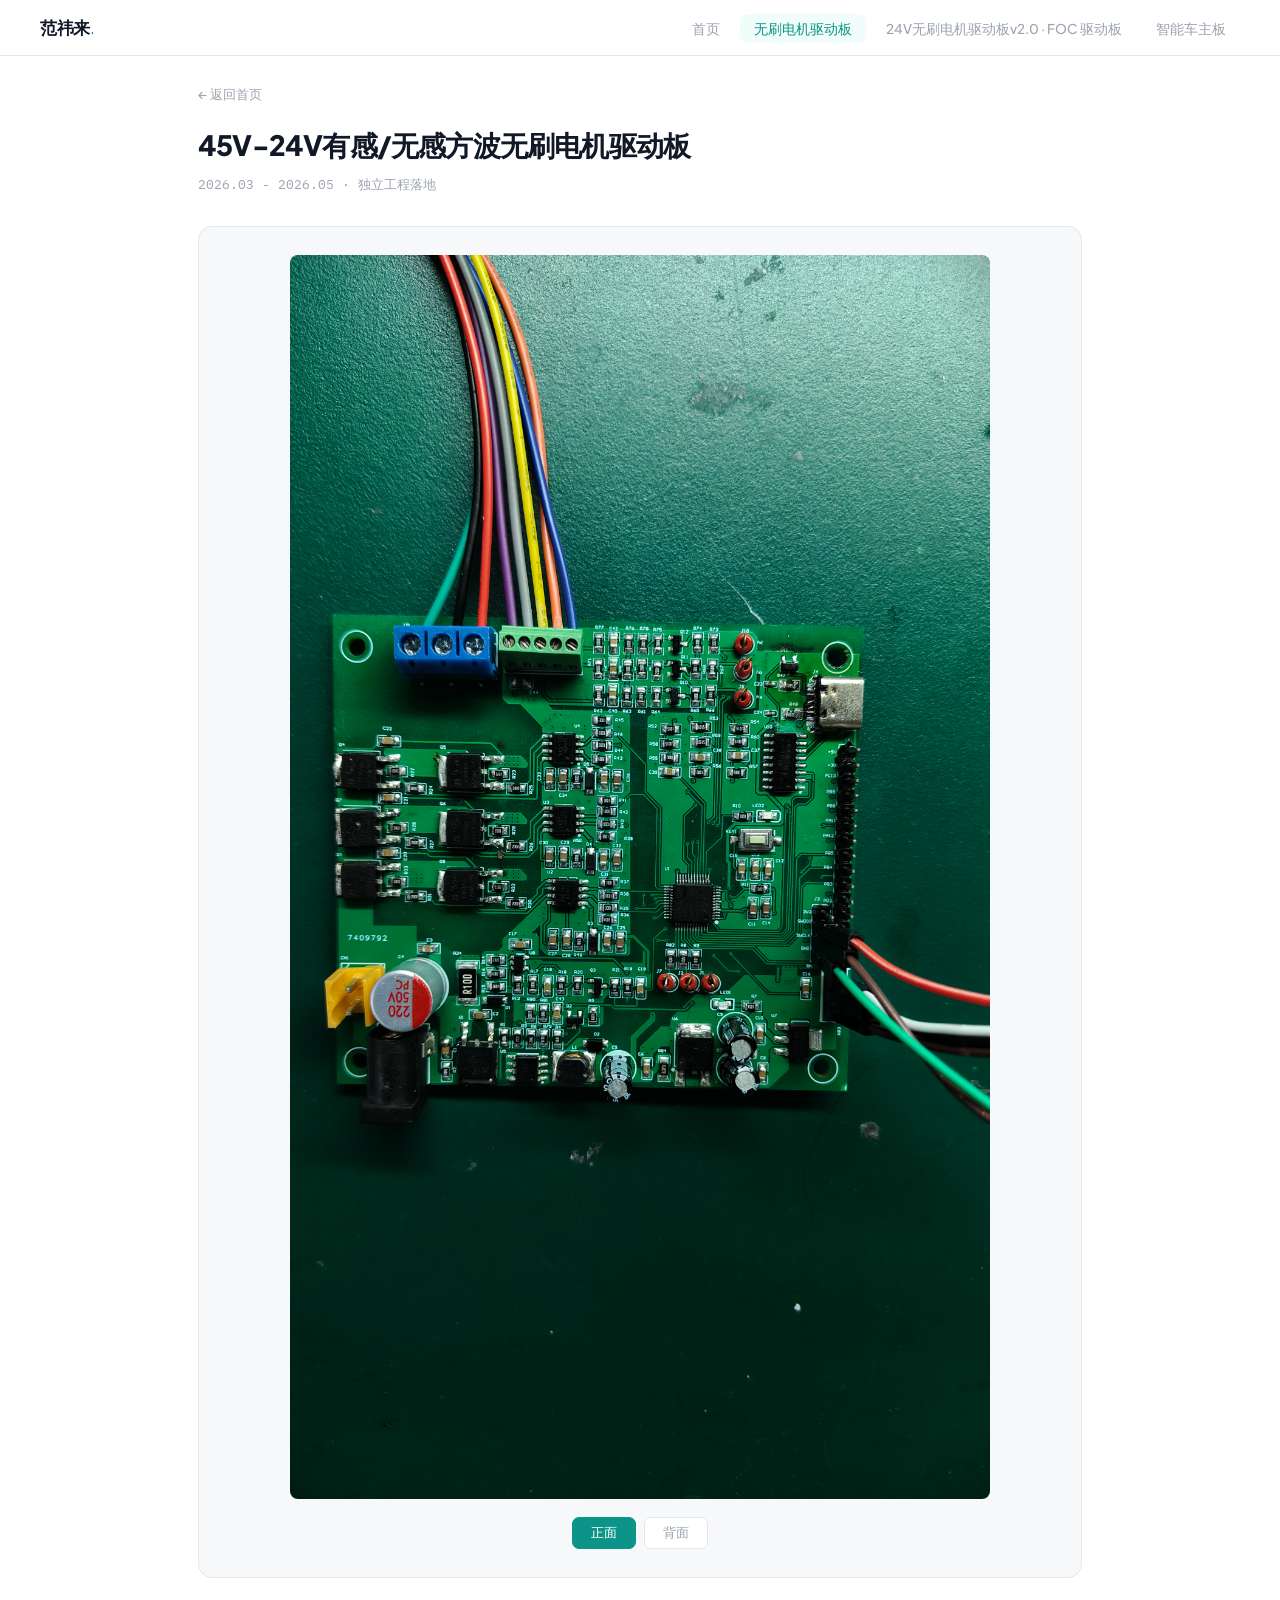
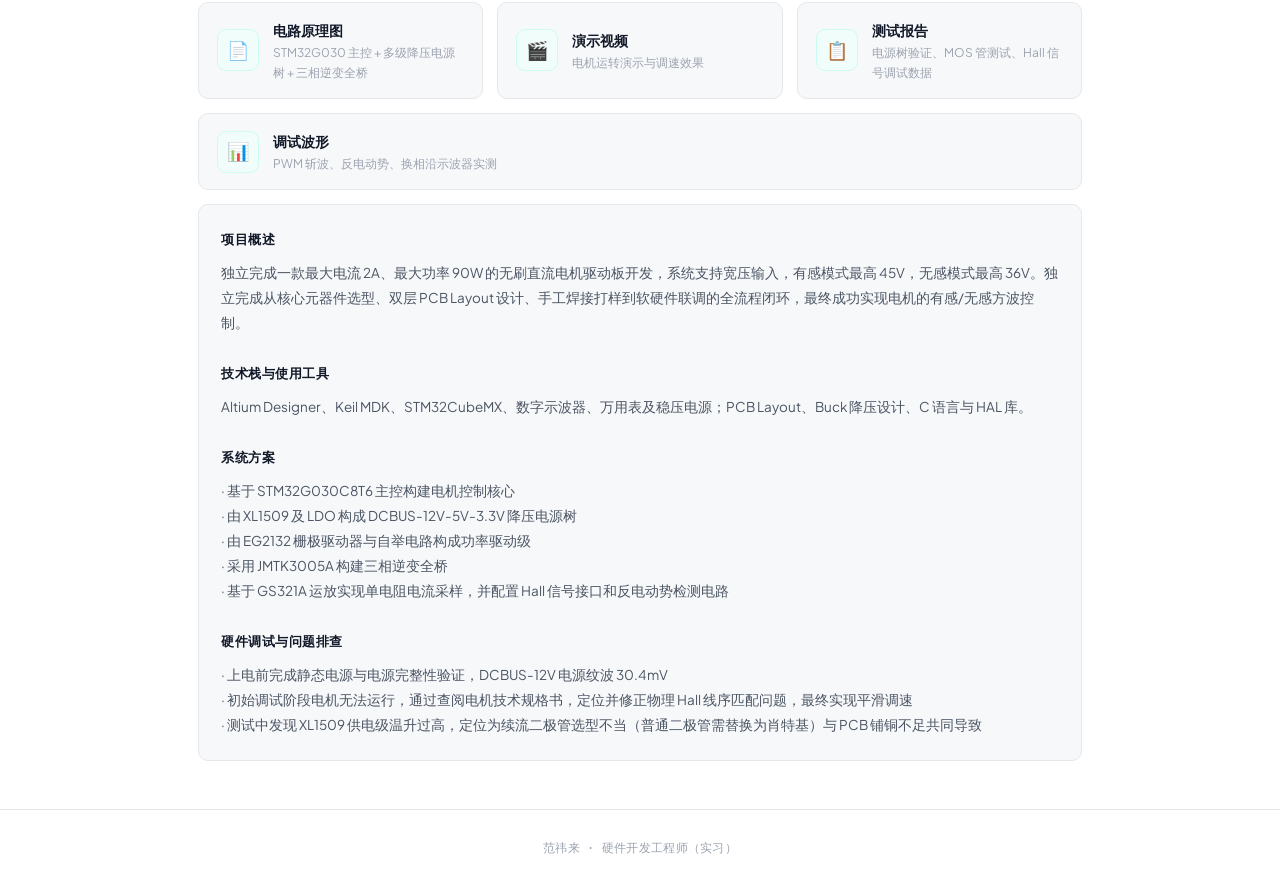
==== commit c3e3715c: "Upload whole project folders" ====
--- a/project1.html
+++ b/project1.html
@@ -13,7 +13,8 @@
     <ul class="nav-links">
       <li><a href="index.html">首页</a></li>
       <li><a href="project1.html" class="active">无刷电机驱动板</a></li>
-      <li><a href="project2.html">智能车主板</a></li>
+      <li><a href="project2.html">24V无刷电机驱动板v2.0 · FOC 驱动板</a></li>
+      <li><a href="project3.html">智能车主板</a></li>
     </ul>
   </nav>
 
@@ -21,17 +22,17 @@
     <a href="index.html" class="back-link">← 返回首页</a>
 
     <div class="detail-header">
-      <h2>无刷电机驱动板 · STM32G030C8T6</h2>
-      <div class="date">2026.03 - 至今 · 独立工程落地</div>
+      <h2>45V-24V有感/无感方波无刷电机驱动板</h2>
+      <div class="date">2026.03 - 2026.05 · 独立工程落地</div>
     </div>
 
     <div class="detail-content">
       <!-- Left: 3D Image -->
       <div class="detail-image">
-        <img src="assets/project1/front.png" alt="无刷电机驱动板正面" id="main-image">
+        <img src="assets/project1/front.jpg" alt="无刷电机驱动板正面" id="main-image">
         <div class="image-toggle">
-          <button class="active" data-src="assets/project1/front.png">正面</button>
-          <button data-src="assets/project1/back.png">背面</button>
+          <button class="active" data-src="assets/project1/front.jpg">正面</button>
+          <button data-src="assets/project1/back.jpg">背面</button>
         </div>
       </div>
 
@@ -45,7 +46,7 @@
           </div>
         </div>
 
-        <div class="info-card" onclick="openModal('video', {title: '无刷电机驱动板 · 演示视频', src: 'assets/project1/demo.mp4'})">
+        <div class="info-card" onclick="openModal('video', {title: '无刷电机驱动板 · 演示视频', src: '../h264_videos/demo_h264.mp4'})">
           <div class="icon yellow">&#x1f3ac;</div>
           <div class="text">
             <h4>演示视频</h4>
@@ -71,19 +72,22 @@
 
         <div class="project-desc">
           <h4>项目概述</h4>
-          <p>基于行业经典参考设计，独立承担从双层 PCB Layout、打样、SMT 贴片到完整硬件验证的全流程，目标实现 24V 供电的 BLDC 有感/无感方波控制。</p>
+          <p>独立完成一款最大电流 2A、最大功率 90W 的无刷直流电机驱动板开发，系统支持宽压输入，有感模式最高 45V，无感模式最高 36V。独立完成从核心元器件选型、双层 PCB Layout 设计、手工焊接打样到软硬件联调的全流程闭环，最终成功实现电机的有感/无感方波控制。</p>
           <br>
-          <h4>技术要点</h4>
-          <p>· STM32G030C8T6 主控，XL1509 + 线性稳压多级降压电源树<br>
-          · EG2132 栅极驱动 + 自举电路，JMTK3005A 三相逆变全桥<br>
-          · GS321A 单电阻电流采样及 Hall 接口<br>
-          · 空载电流 30mA，12V/5V/3.3V 输出精确</p>
+          <h4>技术栈与使用工具</h4>
+          <p>Altium Designer、Keil MDK、STM32CubeMX、数字示波器、万用表及稳压电源；PCB Layout、Buck 降压设计、C 语言与 HAL 库。</p>
           <br>
-          <h4>调试成果</h4>
-          <p>· 电源树完整性验证通过，MOS 管体二极管压降正常（正向 700-800mV）<br>
-          · Hall 信号异常排查：确认电机线序为 CAB 而非 ABC，调整后电机平稳运转<br>
-          · 运行电流 0.12-0.18A，最大转速电流约 0.67A，可通过电位器调速<br>
-          · 发现 24V 转 12V 芯片温度偏高，定位为铺铜不足，已记录优化方案</p>
+          <h4>系统方案</h4>
+          <p>· 基于 STM32G030C8T6 主控构建电机控制核心<br>
+          · 由 XL1509 及 LDO 构成 DCBUS-12V-5V-3.3V 降压电源树<br>
+          · 由 EG2132 栅极驱动器与自举电路构成功率驱动级<br>
+          · 采用 JMTK3005A 构建三相逆变全桥<br>
+          · 基于 GS321A 运放实现单电阻电流采样，并配置 Hall 信号接口和反电动势检测电路</p>
+          <br>
+          <h4>硬件调试与问题排查</h4>
+          <p>· 上电前完成静态电源与电源完整性验证，DCBUS-12V 电源纹波 30.4mV<br>
+          · 初始调试阶段电机无法运行，通过查阅电机技术规格书，定位并修正物理 Hall 线序匹配问题，最终实现平滑调速<br>
+          · 测试中发现 XL1509 供电级温升过高，定位为续流二极管选型不当（普通二极管需替换为肖特基）与 PCB 铺铜不足共同导致</p>
         </div>
       </div>
     </div>
@@ -147,10 +151,14 @@
             <img src="assets/project1/PWM波_宏观的换相沿.jpg" alt="PWM 宏观换相沿">
             <span>宏观换相沿</span>
           </div>
+          <div class="waveform-item">
+            <img src="assets/project1/项目1 24v-12v电源纹波.jpg" alt="项目1 24V 转 12V 电源纹波">
+            <span>24V → 12V 电源纹波</span>
+          </div>
         </div>
         <div class="waveform-video">
           <h5>PWM 随调速旋钮变化 · 占空比调节演示</h5>
-          <video controls><source src="assets/project1/PWM波随调速旋钮变化占空比改变.mp4" type="video/mp4"></video>
+          <video controls><source src="../h264_videos/PWM波随调速旋钮变化占空比改变_h264.mp4" type="video/mp4"></video>
         </div>
       </div>
     `;
